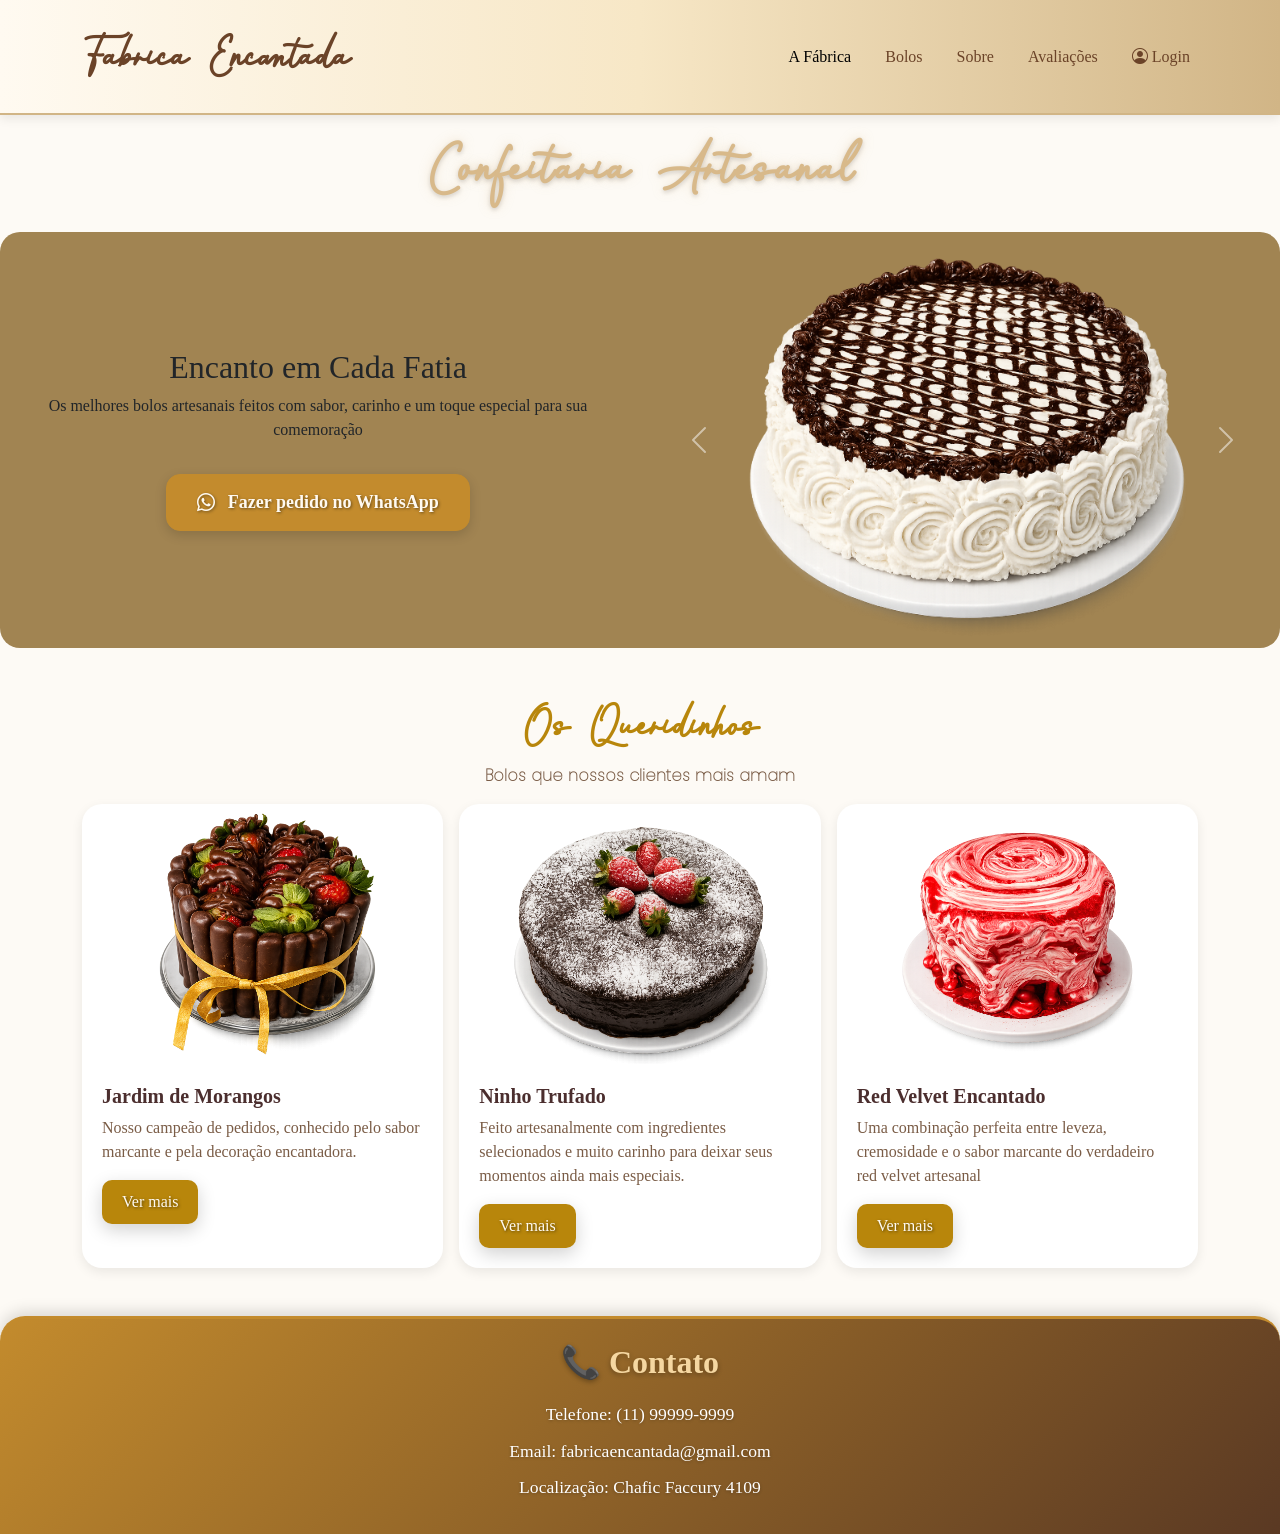
==== Site-trabalho-main/Site-trabalho-main/pages/home.html @ 8f89d86d "Add files via upload" ====
<!doctype html>
<html lang="en">
  <head>
    <meta charset="utf-8">
    <meta name="viewport" content="width=device-width, initial-scale=1">
    <title>Home - Fabrica Encantada</title>
    <link href="https://cdn.jsdelivr.net/npm/bootstrap@5.3.8/dist/css/bootstrap.min.css" rel="stylesheet" integrity="sha384-sRIl4kxILFvY47J16cr9ZwB07vP4J8+LH7qKQnuqkuIAvNWLzeN8tE5YBujZqJLB" crossorigin="anonymous">

    <link rel="stylesheet" href="../css/stylehome.css">

    <link rel="stylesheet" href="https://cdn.jsdelivr.net/npm/bootstrap-icons@1.11.3/font/bootstrap-icons.min.css">
  </head>
  <body>
    <!-- Navbar -->
   <nav class="navbar navbar-expand-lg nav-premium">
        <div class="container">

            <a class="navbar-brand nome-empresa" href="home.html">
                 Fábrica Encantada
            </a>

            <button class="navbar-toggler" type="button" data-bs-toggle="collapse" data-bs-target="#menu">
                <span class="navbar-toggler-icon"></span>
            </button>

            <div class="collapse navbar-collapse" id="menu">

                <ul class="navbar-nav ms-auto">

                    <li class="nav-item">
                        <a class="nav-link active" href="home.html">
                            A Fábrica
                        </a>
                    </li>

                    <li class="nav-item">
                        <a class="nav-link" href="bolos.html">
                            Bolos
                        </a>
                    </li>

                    <li class="nav-item">
                        <a class="nav-link" href="sobre.html">
                            Sobre
                        </a>
                    </li>

                    <li class="nav-item">
                        <a class="nav-link" href="avaliacao.php">
                            Avaliações
                        </a>
                    </li>

                    <li class="nav-item">
                        <a class="nav-link" href="login.php">
                            <i class="bi bi-person-circle me-1"></i>Login
                        </a>
                    </li>

                </ul>

            </div>

        </div>
    </nav>

    

  <div class="text-center my-3">
    <h4 class="fw-bold titulo-encantado">Confeitaria Artesanal</h4>
</div>
<!-- Carrosel -->
    <div class="container-fluid p-2 mt-4" style="background-color:#a18452; border-radius:20px; overflow:hidden;">
      <div class="row align-items-center">

        <div class="col-md-6 central-esquerda">
          <h2>Encanto em Cada Fatia</h2>
          <p>Os melhores bolos artesanais feitos com sabor,
          carinho e um toque especial para sua comemoração</p>
          <a href="https://api.whatsapp.com/send/?phone=5511999999999"
          target="_blank"
          class="btn btn-wpp mt-3"
          style="background-color:#c38b2d; border-color:#c38b2d;">
          <i class=" bi bi-whatsapp me-2"></i>
          Fazer pedido no WhatsApp
          </a>
      </div>

        <div class="col-md-6">
          <div id="carouselExample" class="carousel slide">
            <div class="carousel-inner">
              <div class="carousel-item active">
          <img src="../img/boloChantily.png" class="d-block w-100" alt="...">
              </div>
              <div class="carousel-item">
          <img src="../img/boloChocolate.png" class="d-block w-100" alt="...">
              </div>
              <div class="carousel-item">
          <img src="../img/boloColorido.png" class="d-block w-100" alt="...">
              </div>
              <div class="carousel-item">
          <img src="../img/boloFrutas.png" class="d-block w-100" alt="...">
              </div>
              <div class="carousel-item">
          <img src="../img/boloMarmorizadoMorango.png" class="d-block w-100" alt="...">
              </div>
              <div class="carousel-item">
          <img src="../img/boloNinhoTrufado.png" class="d-block w-100" alt="...">
              </div>
              <div class="carousel-item">
          <img src="../img/boloTrufado.png" class="d-block w-100" alt="...">
              </div>
              <div class="carousel-item">
          <img src="../img/boloTrufadoMorango.png" class="d-block w-100" alt="...">
              </div>
              <div class="carousel-item">
          <img src="../img/boloChurros.png" class="d-block w-100" alt="...">
              </div>
            </div>
            <button class="carousel-control-prev" type="button" data-bs-target="#carouselExample" data-bs-slide="prev">
              <span class="carousel-control-prev-icon" aria-hidden="true"></span>
              <span class="visually-hidden">Previous</span>
            </button>
            <button class="carousel-control-next" type="button" data-bs-target="#carouselExample" data-bs-slide="next">
              <span class="carousel-control-next-icon" aria-hidden="true"></span>
              <span class="visually-hidden">Next</span>
            </button>
          </div>
        </div>

      </div>
    </div>



    <!-- Cards -->
    <div class="container mt-5">
      <div class="text-center my-3">
    <h4 class="fw-bold titulo-vendido">Os Queridinhos</h4>
    <p class="fw-bold paragrafo-vendido">Bolos que nossos clientes mais amam</p>
</div>
      <div class="row g-3 justify-content-center">
          <div class="col-md-4">
              <div class="card h-100">
                <img src="../img/boloTrufadoMorango.png" class="card-img-top" alt="...">
                <div class="card-body">
                  <h5 class="card-title">Jardim de Morangos</h5>
                  <p class="card-text">Nosso campeão de pedidos, conhecido pelo sabor marcante e pela decoração encantadora.</p>
                  <a href="bolos.html" class="btn btn-primary titulo-borda btn-ver">Ver mais </a>
                </div>
              </div>
          </div>
      
          <div class="col-md-4">
              <div class="card h-100">
                <img src="../img/boloNinhoTrufado.png" class="card-img-top" alt="...">
                <div class="card-body">
                  <h5 class="card-title">Ninho Trufado</h5>
                  <p class="card-text">Feito artesanalmente com ingredientes selecionados e muito carinho para deixar seus momentos ainda mais especiais.</p>
                  <a href="bolos.html" class="btn btn-primary titulo-borda btn-ver">Ver mais</a>
                </div>
              </div>
          </div>
      
          <div class="col-md-4">
              <div class="card h-100">
                <img src="../img/boloMarmorizadoMorango.png" class="card-img-top" alt="...">
                <div class="card-body">
                  <h5 class="card-title">Red Velvet Encantado</h5>
                  <p class="card-text">Uma combinação perfeita entre leveza, cremosidade e o sabor marcante do verdadeiro red velvet artesanal</p>
                  <a href="bolos.html" class="btn btn-primary titulo-borda btn-ver">Ver mais </a>
                </div>
              </div>
          </div>
      </div>
    </div>

    
<footer class="footer-premium p-4 mt-5">

        <h2>
            📞 Contato
        </h2>

        <p>
            Telefone: (11) 99999-9999
        </p>

        <p>
            Email: fabricaencantada@gmail.com
        </p>

        <p>
            Localização: Chafic Faccury 4109
        </p>

    </footer>








    <script src="https://cdn.jsdelivr.net/npm/bootstrap@5.3.8/dist/js/bootstrap.bundle.min.js" integrity="sha384-FKyoEForCGlyvwx9Hj09JcYn3nv7wiPVlz7YYwJrWVcXK/BmnVDxM+D2scQbITxI" crossorigin="anonymous"></script>
    <script>
        const carousel = document.querySelector('#carouselExample');

        const bsCarousel = new bootstrap.Carousel(carousel, {
      interval: 3000,
      ride: 'carousel'
  });
    </script>
  </body>
</html>
---- Site-trabalho-main/Site-trabalho-main/css/stylehome.css ----
@font-face {
    font-family: 'Brittany';
    src: url('fonts/Brittany.ttf');
}
@font-face {
    font-family: 'Poppins';
    src: url('fonts/Poppins-Thin.ttf');
}
/* NaV */
.nav-premium {
    background: linear-gradient(
        90deg,
        #fffaf1 0%,
        #f7e7c6 50%,
        #d1b586 100%
    );

    border-bottom: 2px solid #d1b586;

    box-shadow:
    0 4px 10px rgba(0,0,0,0.08);

    padding: 14px 30px;
}

.nav-premium .navbar-brand {
    color: #6b4328;

    font-weight: 700;

    text-shadow:
    0 1px 2px rgba(255,255,255,0.20);
}

.nav-premium .nav-link {
    color: #6b4328;

    font-size: 1rem;
    font-weight: 500;

    margin-left: 18px;

    transition: 0.3s ease;
}

.nav-premium .nav-link:hover {
    color: #b8863b;
}
/* FOOTER */
.footer-premium {
    background: linear-gradient(135deg, #c38b2d, #5a3923);
    border-top: 3px solid #c38b2d;
    box-shadow: 0 -4px 15px rgba(0,0,0,0.15);
    border-radius: 25px 25px 0 0;
    padding: 50px 20px;
    color: white;
    text-align: center;
}

.footer-premium h2 {
    font-size: 2rem;
    font-weight: 700;
    margin-bottom: 20px;
    color: #f5d7a1;

    text-shadow:
    0 2px 5px rgba(0,0,0,0.30);
}

.footer-premium p {
    font-size: 1.1rem;
    margin-bottom: 10px;

    text-shadow:
    0 1px 3px rgba(0,0,0,0.25);
}
.carousel-item img{
    height: 400px;
    object-fit: cover;
}
.navbar {
    background-color: #d1b586;
}
footer{
    background-color: #d1b586;
}
body {
    background-color: #fdfaf5;
    font-family: 'Times New Roman', Times, serif;
}
.carousel {
    border-radius: 20px;
    overflow: hidden;
}

.titulo-encantado {
    font-family: 'Brittany', cursive;
    font-size: 4rem;
    color: #d8b98a;
    text-shadow:
    0 2px 4px rgba(0,0,0,0.15),
    0 0 12px rgba(216,185,138,0.35);
    letter-spacing: 1px;
    transition: 0.3s ease;
}
.btn-wpp {
    background-color:#c38b2d;
    border-color:#c38b2d;
    padding: 14px 30px;
    font-size: 18px;
    border-radius: 14px;
    font-weight: 600;
    box-shadow: 0 4px 12px rgba(0,0,0,0.15);
    text-shadow: 1px 1px 3px rgba(0, 0, 0, 0.45);
    color: #fffaf1;
}
.titulo-encantado:hover {
    color: #e7c99b;
    
    text-shadow:
        0 4px 10px rgba(0,0,0,0.20),
        0 0 18px rgba(231,201,155,0.45);
}
.titulo-vendido {
    font-family: 'Brittany', sans-serif;
    font-size: 50px;
    color: #b8860b;
}
.paragrafo-vendido {
    font-family: 'Poppins';
    font-size: 16px;
    color: #7a5c46;
}
.nome-empresa{
    font-size: 50px;
    font-family: 'Brittany', sans-serif;
    color: #fffaf1;
}


.central-esquerda {
    display: flex;
    flex-direction: column;
    justify-content: center;
    align-items: center;
    text-align: center;
    height: 100%;
}
/* STYLE DO CARD */
.card {
    border: none;
    border-radius: 20px;
    overflow: hidden;
    background: #fff;
    box-shadow: 0 4px 12px rgba(0, 0, 0, 0.08);
    transition: 0.3s;
}

.card:hover {
    box-shadow: 0 8px 18px rgba(0, 0, 0, 0.12);
}

.card img {
    width: 100%;
    height: 260px;
    object-fit: cover;
}

.card-body {
    padding: 20px;
}
.card-title {
    color: #4b2e2e;
    font-weight: 600;
}

.card-text {
    color: #7a5c46;
}

.btn-primary {
    background: #b8860b;
    border: none;
    border-radius: 10px;
    padding: 10px 20px;
    transition: 0.3s;
}
.btn-primary:hover {
    background: #a8741a;
}
.btn-ver{
    text-shadow: 1px 1px 3px rgba(0, 0, 0, 0.5);
    color: #fffaf1;
    box-shadow: 0 6px 18px rgba(0, 0, 0, 0.18);
}
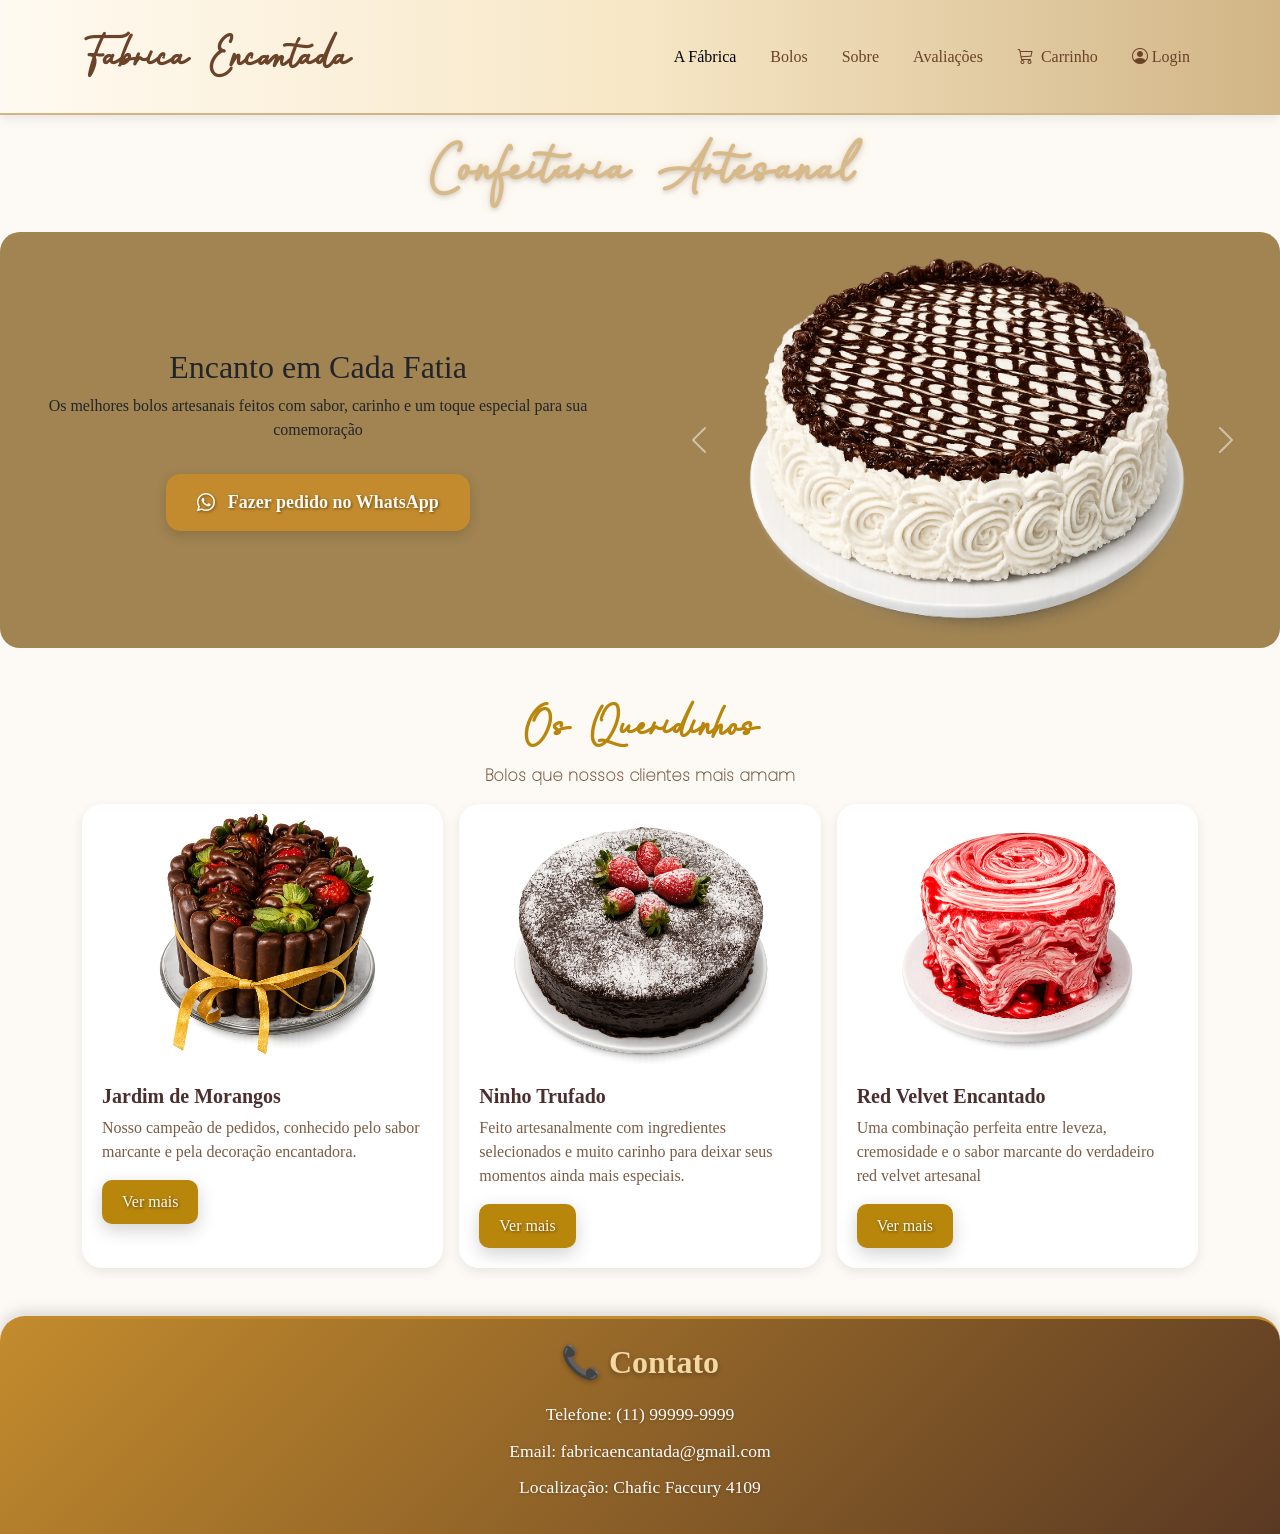
==== commit 071e19d4: "Add cart link to navigation menu in home.html" ====
--- a/Site-trabalho-main/Site-trabalho-main/pages/home.html
+++ b/Site-trabalho-main/Site-trabalho-main/pages/home.html
@@ -48,6 +48,13 @@
                     <li class="nav-item">
                         <a class="nav-link" href="avaliacao.php">
                             Avaliações
+                        </a>
+                    </li>
+
+                    <li class="nav-item">
+                        <a class="nav-link" href="carrinho.php">
+                            <i class="bi bi-cart3 me-1"></i>
+                                  Carrinho
                         </a>
                     </li>
 
@@ -213,4 +220,4 @@
   });
     </script>
   </body>
-</html>+</html>
